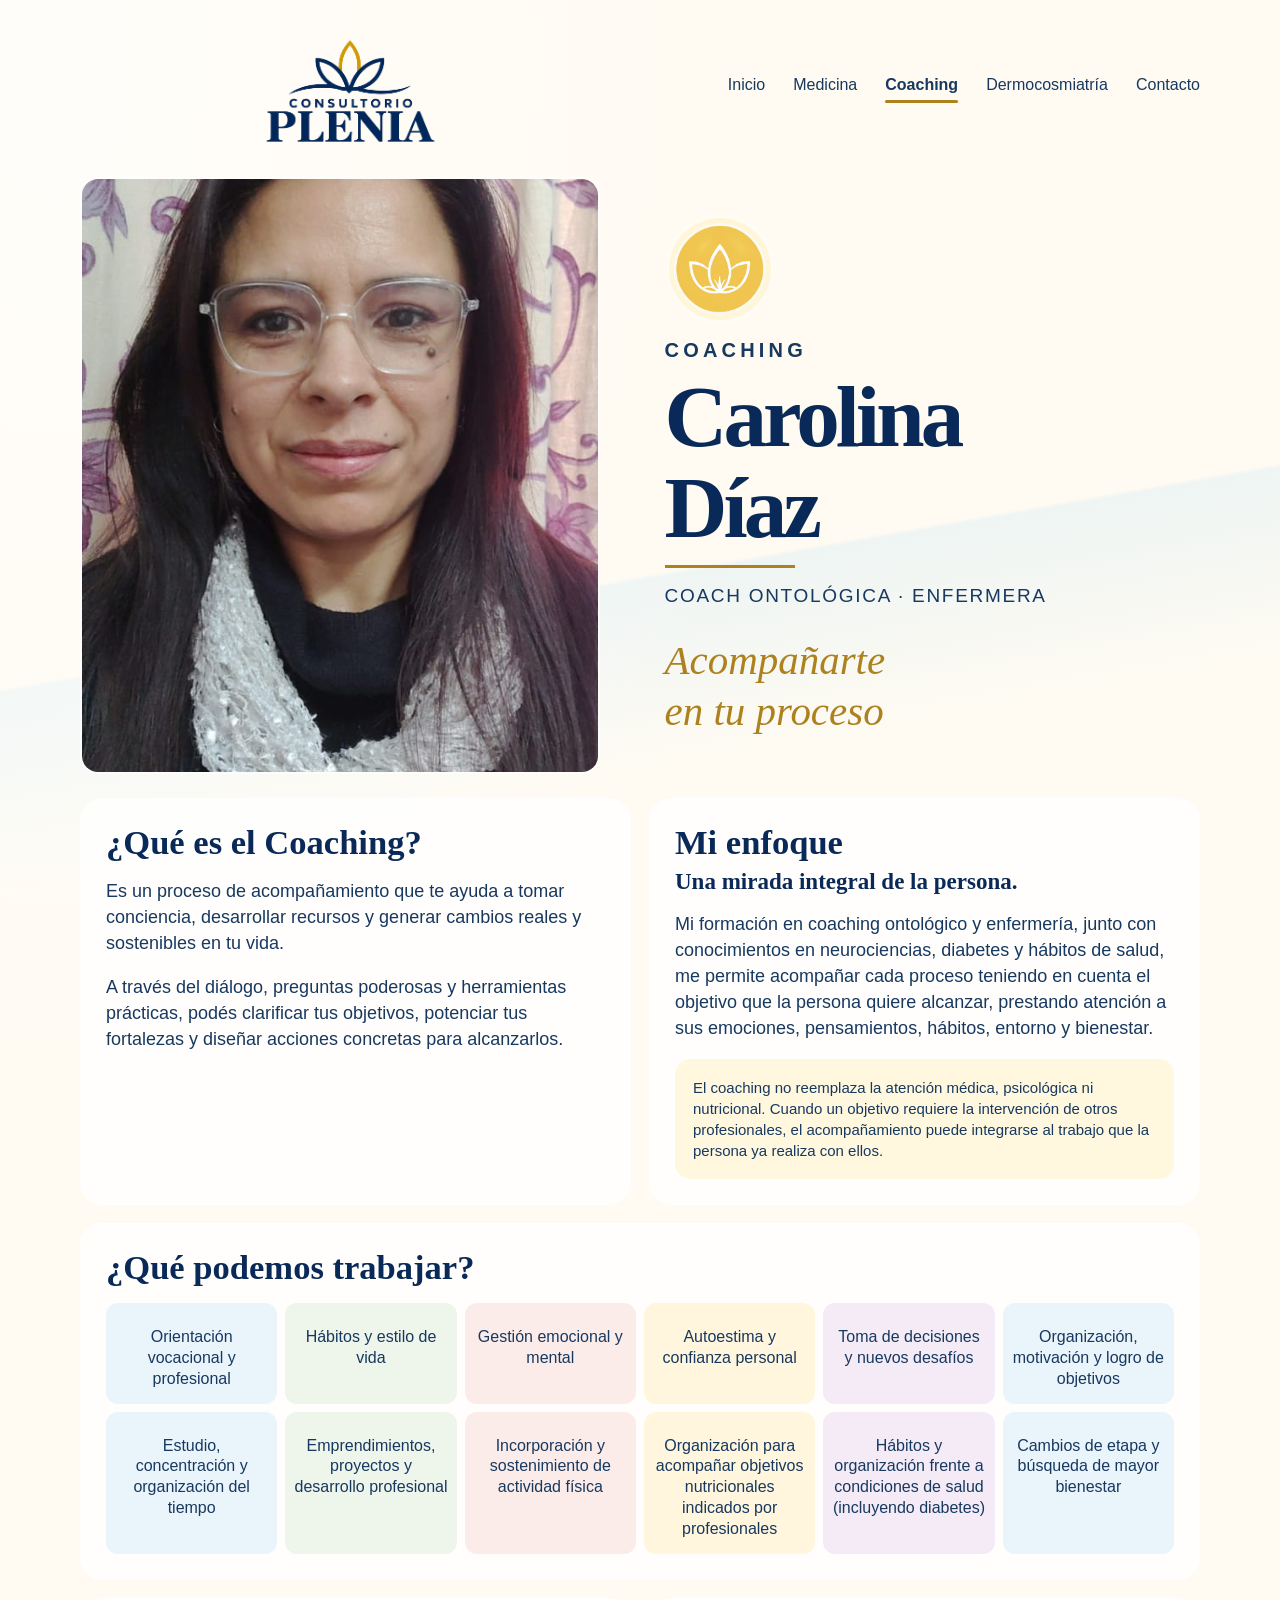
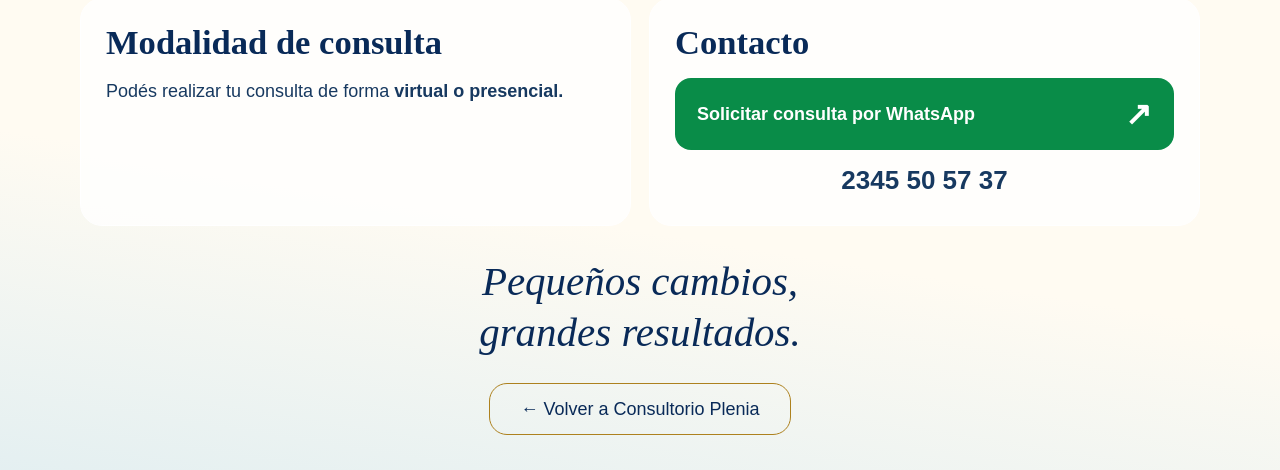
==== coaching.html @ e310236e "initial commit" ====
<!doctype html>
<html lang="es-AR">
<head>
    <meta charset="utf-8">
    <meta name="viewport" content="width=device-width,initial-scale=1">
    <meta name="description" content="Consultorio Plenia. Medicina, coaching y cosmetología en 25 de Mayo, Buenos Aires.">
    <title>Coaching · Carolina Díaz | Consultorio Plenia</title>
    <link rel="icon" href="imagenes/logo-title.png">
    <link rel="stylesheet" href="style.css">
</head>
<body class="coaching">
    <a class="skip" href="#contenido">Saltar al contenido</a>
    
<header class="header wrap">
        <!-- Logo centrado -->
        <a href="index.html" aria-label="Plenia, inicio" class="logo-link">
            <img src="imagenes/logo-title.png" alt="Consultorio Plenia" class="logo-img">
        </a>
        
        <!-- Botón Hamburguesa (3 líneas) -->
        <button class="menu-toggle" aria-label="Abrir menú" onclick="toggleMenu()">
            <!-- Ícono SVG de 3 líneas -->
            <svg viewBox="0 0 24 24" width="35" height="35" fill="var(--navy)"><path d="M3 18h18v-2H3v2zm0-5h18v-2H3v2zm0-7v2h18V6H3z"/></svg>
        </button>

        <!-- Navegación (Menú lateral en celulares) -->
        <nav aria-label="Navegación principal" id="main-nav">
            <!-- Botón de cierre (X) -->
            <button class="close-menu" aria-label="Cerrar menú" onclick="toggleMenu()">✕</button>
            
            <a href="index.html">Inicio</a>
            <a href="medicina.html">Medicina</a> <!-- Agregale aria-current="page" a la página en la que estés -->
            <a href="coaching.html" aria-current="page">Coaching</a>
            <a href="cosmetologia.html">Dermocosmiatría</a>
            <a href="#contacto">Contacto</a>
        </nav>

        <!-- Script para abrir y cerrar el menú -->
        <script>
            function toggleMenu() {
                document.getElementById('main-nav').classList.toggle('open');
            }
        </script>
    </header>

    <main id="contenido" class="wrap">
        <section class="hero">
            <div class="portrait" style="aspect-ratio: 359/412; overflow: hidden;">
                <img src="imagenes/caro.png" alt="Carolina Díaz" style="width: 100%; height: 100%; object-fit: cover; display: block;" decoding="async">
            </div>
            <div class="hero-copy">
                <span class="area-dot" aria-hidden="true">
                    <img src="imagenes/iconocoaching.png" alt="" class="service-icon">
                </span>
                <p class="eyebrow">Coaching</p>
                <h1>Carolina<br>Díaz</h1>
                <div class="title-rule"></div>
                <p class="role">Coach ontológica · Enfermera</p>
                <p class="script">Acompañarte<br>en tu proceso </p>
            </div>
        </section>
        
        <div class="columns">
            <section class="panel">
                <h2>¿Qué es el Coaching?</h2>
                <p>Es un proceso de acompañamiento que te ayuda a tomar conciencia, desarrollar recursos y generar cambios reales y sostenibles en tu vida.</p>
                <p>A través del diálogo, preguntas poderosas y herramientas prácticas, podés clarificar tus objetivos, potenciar tus fortalezas y diseñar acciones concretas para alcanzarlos.</p>
            </section>
            <section class="panel">
                <h2>Mi enfoque</h2>
                <h3>Una mirada integral de la persona.</h3>
                <p>Mi formación en coaching ontológico y enfermería, junto con conocimientos en neurociencias, diabetes y hábitos de salud, me permite acompañar cada proceso teniendo en cuenta el objetivo que la persona quiere alcanzar, prestando atención a sus emociones, pensamientos, hábitos, entorno y bienestar.</p>
                <aside class="example note">El coaching no reemplaza la atención médica, psicológica ni nutricional. Cuando un objetivo requiere la intervención de otros profesionales, el acompañamiento puede integrarse al trabajo que la persona ya realiza con ellos.</aside>
            </section>
        </div>
        
        <section class="panel topics">
            <h2>¿Qué podemos trabajar?</h2>
            <ul>
                <li><span aria-hidden="true"></span>Orientación vocacional y profesional</li>
                <li><span aria-hidden="true"></span>Hábitos y estilo de vida</li>
                <li><span aria-hidden="true"></span>Gestión emocional y mental</li>
                <li><span aria-hidden="true"></span>Autoestima y confianza personal</li>
                <li><span aria-hidden="true"></span>Toma de decisiones y nuevos desafíos</li>
                <li><span aria-hidden="true"></span>Organización, motivación y logro de objetivos</li>
                <li><span aria-hidden="true"></span>Estudio, concentración y organización del tiempo</li>
                <li><span aria-hidden="true"></span>Emprendimientos, proyectos y desarrollo profesional</li>
                <li><span aria-hidden="true"></span>Incorporación y sostenimiento de actividad física</li>
                <li><span aria-hidden="true"></span>Organización para acompañar objetivos nutricionales indicados por profesionales</li>
                <li><span aria-hidden="true"></span>Hábitos y organización frente a condiciones de salud (incluyendo diabetes)</li>
                <li><span aria-hidden="true"></span>Cambios de etapa y búsqueda de mayor bienestar</li>
            </ul>
        </section>
        
        <div class="columns">
            <section class="panel">
                <h2>Modalidad de consulta</h2>
                <p>Podés realizar tu consulta de forma <strong>virtual o presencial.</strong></p>
            </section>
            <section class="panel contact" id="contacto">
                <h2>Contacto</h2>
                <a class="button whatsapp" href="https://wa.me/5492345505737" target="_blank" rel="noopener noreferrer">Solicitar consulta por WhatsApp <span aria-hidden="true">↗</span></a>
                <a class="phone" href="tel:+5492345505737">2345 50 57 37</a>
            </section>
        </div>
        
        <p class="script closing">Pequeños cambios,<br>grandes resultados.</p>
    </main>
    
    <footer class="wrap footer">
        <a href="index.html">← Volver a Consultorio Plenia</a>
    </footer>
</body>
</html>
---- style.css ----
/* Estilos compartidos de las cuatro páginas de Consultorio Plenia. */
:root {
    --navy: #092a58;
    --gold: #d9ad43;
    --blue: #417dae;
    --rose: #b76172;
    --text: #173960;
    --radius: 22px;
}

* {
    box-sizing: border-box;
}

html {
    scroll-behavior: smooth;
}

body {
    margin: 0;
    color: var(--text);
    font-family: Arial, Helvetica, sans-serif;
    font-size: 18px;
    line-height: 1.45;
    background-color: var(--bg, #eff8fd);
    background-image: radial-gradient(ellipse at 4% 3%, #fff9 0, transparent 45%),
    linear-gradient(170deg, transparent 30%, #d9edf670 30.2%, transparent 39%),
    linear-gradient(9deg, #c9e4f080 0%, transparent 15%);
}

.medicine, .home {
    --accent: #427cae;
    --soft: #deeffc;
    --bg: #eff8fd;
}
body.home {
    background-image: url('imagenes/fondoinicio.png'); /* Cambiá el nombre por el de tu imagen real */
    background-size: cover; /* Hace que la imagen cubra toda la pantalla sin deformarse */
    background-position: center top; /* Centra la imagen */
    background-repeat: no-repeat; /* Evita que la imagen se repita como un mosaico */
    background-attachment: fixed; /* Opcional: hace que el fondo quede fijo cuando bajás con el scroll */
}

.coaching {
    --accent: #ad811e;
    --soft: #fff5d8;
    --bg: #fffbf2;
}

.beauty {
    --accent: #ad5567;
    --soft: #fbe9e9;
    --bg: #fff4f2;
    background-image: linear-gradient(173deg, transparent 27%, #f5d5d570 27.2%, transparent 41%),
                      linear-gradient(12deg, #f5d5d580, transparent 23%);
}

a {
    color: inherit;
}

a:focus-visible {
    outline: 3px solid var(--accent);
    outline-offset: 5px;
}

h1, h2, h3, p {
    margin-top: 0;
}

h1, h2 {
    color: var(--navy);
    font-family: Georgia, 'Times New Roman', serif;
    line-height: 1.05;
}

h2 {
    font-size: clamp(1.65rem, 2.7vw, 2.2rem);
    margin-bottom: 18px;
}

h3 {
    font-size: 1.25rem;
    line-height: 1.25;
    margin-bottom: 14px;
}

p {
    margin-bottom: 18px;
}

p:last-child {
    margin-bottom: 0;
}

.wrap {
    width: min(1120px, calc(100% - 56px));
    margin-inline: auto;
}

.header {
    display: flex;
    align-items: center;
    justify-content: space-between;
    gap: 35px;
    padding-block: 16px 24px;
}

.logo {
    width: 170px;
}

.crop {
    position: relative;
    overflow: hidden;
    isolation: isolate;
}

.crop img {
    position: absolute;
    max-width: none;
    height: auto;
    display: block;
}

.header nav {
    display: flex;
    gap: 28px;
    align-items: center;
    flex-wrap: wrap;
}

.header nav a {
    font-size: 16px;
    text-decoration: none;
    position: relative;
    padding-block: 12px;
}

.header nav a:hover {
    color: var(--accent);
}

.header nav a[aria-current] {
    font-weight: bold;
}

.header nav a[aria-current]:after {
    content: '';
    position: absolute;
    height: 3px;
    background: var(--accent);
    bottom: 5px;
    left: 0;
    right: 0;
    border-radius: 4px;
}

.hero {
    display: grid;
    grid-template-columns: 1fr 1.05fr;
    align-items: center;
    gap: 55px;
    margin-bottom: 24px;
}

.portrait {
    border-radius: 18px;
    border: 2px solid #fff9;
}

.hero-copy {
    padding: 0 10px;
}

.hero h1 {
    font-size: clamp(3.4rem, 6.8vw, 5.8rem);
    letter-spacing: -.045em;
    margin-bottom: 12px;
}

.eyebrow {
    font-size: 20px;
    font-weight: 600;
    letter-spacing: .21em;
    text-transform: uppercase;
    margin: 12px 0 6px;
}

.role {
    font-size: 19px;
    letter-spacing: .09em;
    text-transform: uppercase;
    margin-top: 14px;
}

.title-rule {
    width: 130px;
    height: 3px;
    background: var(--accent);
}

.area-dot {
    display: grid;
    place-items: center;
    width: 100px;
    height: 100px;
    border-radius: 50%;
    font-size: 62px;
    font-family: Georgia, serif;
    line-height: 1;
    color: var(--accent);
    background: var(--soft);
    border: 4px solid #ffffffb0;
}

.hero-copy .area-dot {
    width: 110px;
    height: 110px;
}

.script {
    font-family: 'Segoe Print', 'Bradley Hand', cursive;
    font-style: italic;
    font-size: clamp(1.8rem, 3.2vw, 2.9rem);
    line-height: 1.25;
    color: var(--accent);
    margin: 25px 0 12px;
}

.insurance {
    background: var(--soft);
    border-radius: 16px;
    padding: 20px 30px;
    font-size: 22px;
    margin-top: 32px;
}

.columns {
    display: grid;
    grid-template-columns: 1fr 1fr;
    gap: 18px;
    margin-bottom: 18px;
}

.panel {
    background: #ffffffc9;
    border: 1px solid #fff;
    border-radius: var(--radius);
    padding: 25px;
}

.panel h3 {
    font-family: Georgia, serif;
    font-size: 23px;
    color: var(--navy);
    margin-top: -10px;
}

.stack {
    display: flex;
    flex-direction: column;
    gap: 18px;
}

.lead {
    font-size: 22px;
}

.info-line {
    display: flex;
    gap: 20px;
    margin: 22px 0;
}

.info-line > span {
    flex-shrink: 0;
    display: grid;
    place-items: center;
    width: 49px;
    height: 49px;
    border-radius: 50%;
    background: var(--soft);
    color: var(--accent);
}

.info-line p {
    margin: 0 0 5px;
}

.info-line small {
    display: block;
    font-size: 16px;
    line-height: 1.4;
}

.example {
    background: #fff8df;
    border-radius: 15px;
    padding: 18px;
}

.example h3 {
    margin: 0 0 7px;
}

.example p {
    font-size: 18px;
}

.note {
    font-size: 15px;
    line-height: 1.4;
    margin-top: 18px;
}

.schedule {
    background: var(--soft);
    padding: 15px 22px;
    border-radius: 14px;
    margin-bottom: 14px;
    font-size: 20px;
}

.button {
    display: flex;
    align-items: center;
    justify-content: space-between;
    gap: 15px;
    background: var(--accent);
    color: white;
    border-radius: 16px;
    padding: 16px 22px;
    text-decoration: none;
    text-align: center;
    font-size: 21px;
    line-height: 1.25;
    min-height: 65px;
    transition: filter .15s, transform .15s;
}

.button:hover {
    filter: brightness(.92);
    transform: translateY(-2px);
}

.button > span:last-child {
    font-size: 32px;
}

.whatsapp {
    background: #098c48;
    font-size: 18px;
    font-weight: bold;
}

.phone {
    display: block;
    font-size: 26px;
    font-weight: bold;
    text-decoration: none;
    margin: 12px 0 0;
    text-align: center;
}

.location {
    display: flex;
    align-items: center;
    gap: 24px;
}

.location h2 {
    font-size: 25px;
    margin-bottom: 10px;
}

.location p {
    font-size: 18px;
}

.symbol {
    font-size: 56px;
    color: var(--accent);
}

.map-link {
    margin-left: auto;
    text-decoration: none;
    font-weight: bold;
    white-space: nowrap;
    border-radius: 30px;
    background: var(--soft);
    padding: 12px 20px;
    font-size: 16px;
}

.stack .location {
    flex-wrap: wrap;
    gap: 14px;
}

.stack .location .symbol {
    display: none;
}

.calendar {
    background: #fff;
    border: 1px solid #c4dfed;
    border-radius: 13px;
    overflow: hidden;
    margin-top: 15px;
}

.calendar > strong {
    display: block;
    text-align: center;
    background: #c6e3f3;
    padding: 5px;
    color: var(--navy);
}

table {
    border-collapse: collapse;
    width: 100%;
    table-layout: fixed;
    text-align: center;
}

td, th {
    border: 1px solid #d3e3ea;
    padding: 7px 2px;
    font-size: 16px;
}

td.request {
    background: #ffde3d;
    font-weight: bold;
    border: 2px solid #dc6558;
}

td.available {
    background: #d5f58c;
    font-weight: bold;
}

.topics {
    margin-bottom: 18px;
}

.topics ul {
    padding: 0;
    list-style: none;
    display: grid;
    grid-template-columns: repeat(6, 1fr);
    gap: 8px;
    margin-bottom: 0;
}

.topics li {
    font-size: 16px;
    text-align: center;
    line-height: 1.3;
    background: #eaf4fb;
    border-radius: 12px;
    padding: 14px 9px;
}

.topics li:nth-child(6n+2) {
    background: #eef5eb;
}

.topics li:nth-child(6n+3) {
    background: #fcece9;
}

.topics li:nth-child(6n+4) {
    background: #fff6dd;
}

.topics li:nth-child(6n+5) {
    background: #f4ebf6;
}

.topics li span {
    display: block;
    color: var(--accent);
    font-size: 34px;
    line-height: 1.15;
    margin-bottom: 10px;
}

.closing {
    text-align: center;
    color: var(--navy);
    margin: 30px auto;
}

.footer {
    text-align: center;
    padding: 25px 0 35px;
    color: var(--navy);
}

.footer > a {
    display: inline-block;
    border: 1px solid var(--accent);
    border-radius: 18px;
    padding: 12px 30px;
    text-decoration: none;
}

.home-brand {
    width: min(550px, 80%);
    margin: 22px auto 42px;
}

.services {
    display: grid;
    grid-template-columns: repeat(3, 1fr);
    gap: 20px;
    margin-bottom: 24px;
}

.service-card {
    border: 3px solid white;
    border-radius: 25px;
    overflow: hidden;
    background: var(--soft);
    display: flex;
    flex-direction: column;
    box-shadow: 0 5px 25px #163e6507;
}

.card-photo {
    width: 100%;
}

.card-body {
    padding: 0 20px 20px;
    display: flex;
    align-items: center;
    flex-direction: column;
    text-align: center;
    flex: 1;
    position: relative;
    background: var(--soft);
    border-radius: 24px;
    margin-top: -4px;
}

.card-body .area-dot {
    margin-top: -50px;
    z-index: 1;
    margin-bottom: 10px;
}

.card-body h2 {
    text-transform: uppercase;
    font: normal clamp(1.3rem, 1.8vw, 2.2rem) / 1.1 Arial, sans-serif;
    margin-bottom: 8px;
}

.card-body h3 {
    font-size: clamp(1.2rem, 2.25vw, 1.8rem);
    font-weight: normal;
    margin-bottom: 15px;
}

.card-body p {
    font-size: 20px;
    min-height: 110px;
}

.card-body .button {
    width: 100%;
    margin-top: auto;
    min-height: 90px;
}

.small-divider {
    display: block;
    width: 80px;
    height: 2px;
    background: var(--gold);
    margin: 15px auto;
}

.home .location {
    padding: 25px 35px;
}

.home .location h2 {
    text-transform: uppercase;
    font-family: Arial, sans-serif;
    letter-spacing: .08em;
    font-size: 22px;
}

.treatments {
    display: grid;
    grid-template-columns: 1.05fr .95fr 1fr;
    gap: 12px;
}

.treatment {
    display: flex;
    flex-direction: column;
    border: 2px solid white;
    border-radius: 20px;
    overflow: hidden;
    background: #fbe9e9;
}

.treatment:nth-child(2) {
    background: #f7eddf;
}

.treatment-copy {
    padding: 20px 20px 0;
    flex: 1;
}

.treatment h2 {
    text-align: center;
    text-transform: uppercase;
    font-size: 27px;
    margin-bottom: 5px;
}

.treatment-icon {
    display: block;
    text-align: center;
    color: var(--accent);
    font-size: 55px;
    line-height: 1;
    margin-bottom: 18px;
}

.treatment ul {
    list-style: none;
    padding: 0;
    margin: 0 0 16px;
}

.treatment li {
    position: relative;
    padding-left: 24px;
    margin-bottom: 7px;
}

.treatment li:before {
    content: '♥';
    position: absolute;
    left: 0;
    color: var(--accent);
}

.treatment-photo {
    width: 100%;
    margin-top: auto;
}

.benefits {
    display: grid;
    grid-template-columns: repeat(4, 1fr);
    align-items: center;
    padding: 24px 10px;
    gap: 15px;
    text-align: center;
}

.benefits p {
    margin: 0;
    font-size: 17px;
}

.benefits p + p {
    border-left: 1px solid #d4a2ab;
}

.benefits .script {
    font-size: 27px;
}

.beauty-contact {
    grid-template-columns: 1.1fr 1fr;
}

.beauty-contact .location {
    flex-wrap: wrap;
}

.beauty-contact .symbol {
    display: none;
}

.beauty-contact .map-link {
    margin-left: 0;
}

.beauty .contact .button {
    background: var(--accent);
}

.sr-only {
    position: absolute;
    width: 1px;
    height: 1px;
    padding: 0;
    margin: -1px;
    overflow: hidden;
    clip: rect(0, 0, 0, 0);
    white-space: nowrap;
    border: 0;
}

.skip {
    position: fixed;
    top: -100px;
    background: white;
    padding: 12px;
    z-index: 99;
}

.skip:focus {
    top: 10px;
}

@media (min-width: 1400px) {
    .home-brand {
        width: 450px;
        margin-bottom: 30px;
    }
    .home .wrap {
        max-width: 1050px;
    }
}

@media (max-width: 950px) {
    .header {
        gap: 22px;
    }
    .header nav {
        gap: 16px;
    }
    .header nav a {
        font-size: 15px;
    }
    .logo {
        width: 135px;
    }
    .hero {
        gap: 28px;
    }
    .hero h1 {
        font-size: 4rem;
    }
    .role {
        font-size: 16px;
    }
    .hero-copy .area-dot {
        width: 80px;
        height: 80px;
        font-size: 45px;
    }
    .topics ul {
        grid-template-columns: repeat(3, 1fr);
    }
    .panel {
        padding: 20px;
    }
    .card-body {
        padding: 0 14px 14px;
    }
    .card-body p {
        font-size: 17px;
    }
    .card-body .button {
        font-size: 18px;
    }
    .treatment-copy {
        padding: 18px 12px 0;
    }
    .treatment h2 {
        font-size: 23px;
    }
    .treatment li {
        font-size: 16px;
    }
    .home .location {
        flex-wrap: wrap;
    }
    .home .map-link {
        margin-left: 0;
    }
}

/* Ocultar botones del menú móvil en PC */
.menu-toggle, .close-menu {
    display: none;
}
@media (max-width: 680px) {
    body {
        font-size: 16px;
    }
    .wrap {
        width: calc(100% - 20px);
    }

/* --- 1. ENCABEZADO: Logo al centro y botón a la derecha --- */
    .header {
        flex-direction: row; /* Mantiene todo en una línea */
        justify-content: space-between;
        align-items: center;
        padding-top: 15px;
        position: relative;
    }
    
    .logo-link {
        margin: 0 auto !important; 
        position: absolute;
        left: 50%;
        transform: translateX(-50%); /* Centra el logo de forma absoluta */
    }
    
    .main-logo, .logo-img {
        max-width: 150px !important;
        margin: 0;
    }

    /* Botón de 3 líneas */
    .menu-toggle {
        display: block;
        background: none;
        border: none;
        cursor: pointer;
        padding: 5px;
        margin-left: auto; /* Empuja el botón a la derecha */
        z-index: 10;
    }

    /* --- 2. MENÚ LATERAL DESPLEGABLE --- */
    .header nav {
        position: fixed;
        top: 0;
        right: -100%; /* Se esconde fuera de la pantalla hacia la derecha */
        width: 260px; /* Ancho del panel */
        height: 100vh;
        background-color: var(--navy); /* Azul oscuro corporativo */
        flex-direction: column;
        justify-content: flex-start;
        align-items: flex-start;
        padding: 20px 0;
        gap: 0;
        transition: right 0.3s ease-in-out; /* Animación de deslizamiento */
        z-index: 9999;
        box-shadow: -5px 0 25px rgba(0,0,0,0.5);
        margin: 0;
        border-radius: 0;
    }

    /* Clase que se activa con JavaScript al tocar el botón */
    .header nav.open {
        right: 0; 
    }

    /* Botón cerrar "X" */
    .close-menu {
        display: block;
        background: none;
        border: none;
        color: white;
        font-size: 26px;
        cursor: pointer;
        align-self: flex-end; /* Lo pone a la derecha */
        margin-right: 25px;
        margin-bottom: 30px;
    }

    /* Estilo de los enlaces adentro del menú */
    .header nav a {
        color: white;
        background: transparent;
        border: none;
        border-bottom: 1px solid rgba(255, 255, 255, 0.1); /* Línea separadora sutil */
        width: 100%;
        padding: 18px 30px;
        text-align: left;
        font-size: 16px;
        border-radius: 0;
        font-weight: bold;
        text-transform: uppercase;
        letter-spacing: 0.05em;
    }

/* Estilo de la página activa adentro del menú */
    .header nav a[aria-current] {
        background-color: var(--gold); /* Usa el dorado oficial de Plenia */
        color: var(--navy); /* Letra en azul marino para contrastar */
    }
    
    .header nav a[aria-current]:after {
        display: none;
    }
    
    /* Efecto al tocar o pasar el mouse por los enlaces (opcional pero recomendado) */
    .header nav a:hover {
        background-color: rgba(255, 255, 255, 0.1); 
    }
    .header nav a[aria-current]:hover {
        background-color: var(--gold); /* Mantiene el dorado en el elemento activo */
    }

    /* --- 3. ARREGLO DE LA PÁGINA DE MEDICINA/COACHING/COSMETOLOGÍA --- */
    .hero {
        grid-template-columns: 1fr;
        gap: 15px;
        margin-top: 0;
        text-align: center;
    }
    .portrait {
        width: 60%; /* Achicamos la foto para que no ocupe toda la pantalla */
        max-width: 250px;
        margin: 0 auto;
    }
    .hero-copy {
        display: flex;
        flex-direction: column;
        align-items: center;
        padding: 0 10px;
    }
    .hero-copy .area-dot {
        display: flex; /* Restauramos el círculo del ícono */
        width: 70px;
        height: 70px;
        margin-top: -35px; /* Lo superpone con la foto */
        margin-bottom: 10px;
        z-index: 2;
    }
    .hero h1 {
        font-size: 2.5rem;
        margin-bottom: 5px;
    }
    .hero h1 br {
        display: none; /* Fuerza el nombre a una sola línea si es posible */
    }
    .title-rule {
        margin-inline: auto;
    }
    .role {
        font-size: 16px;
        margin-top: 10px;
    }
    .insurance {
        margin-top: 15px;
        padding: 12px;
        font-size: 18px;
    }

    /* --- 4. ARREGLOS DE LAS TARJETAS DE INICIO Y RESTO DEL SITIO --- */
    .services {
        grid-template-columns: 1fr;
        gap: 35px;
    }
    .card-body h2 {
        font-size: 24px;
    }
    .card-body h3 {
        font-size: 20px;
    }
    .card-body .area-dot {
        width: 70px;
        height: 70px;
        margin-top: -35px;
    }
    .card-body .button {
        font-size: 18px;
        min-height: 60px;
    }
    .columns, .beauty-contact {
        grid-template-columns: 1fr;
    }
    .home .location {
        padding: 22px;
        gap: 15px;
        flex-wrap: wrap;
    }
    .location .symbol {
        display: none;
    }
    .location p {
        font-size: 16px;
    }
    .topics ul {
        grid-template-columns: repeat(2, 1fr);
    }
    .topics li {
        font-size: 15px;
    }
    .treatments {
        grid-template-columns: 1fr;
        gap: 20px;
    }
    .treatment-copy {
        padding: 20px 20px 0;
    }
    .treatment h2 {
        font-size: 24px;
    }
    .treatment li {
        font-size: 16px;
    }
    .benefits {
        grid-template-columns: 1fr 1fr;
        gap: 15px;
        padding-block: 25px;
    }
    .benefits p:nth-child(3) {
        border: 0;
    }
    .phone {
        font-size: 22px;
    }
    .footer {
        font-size: 15px;
    }
}

@media (prefers-reduced-motion: reduce) {
    html {
        scroll-behavior: auto;
    }
    .button {
        transition: none;
    }
}

/* Estilos para el logo en la página de inicio */
/* Estilos para el logo en la página de inicio */
.home-header {
    text-align: center;
    padding-top: 20px; /* Reducido para que no baje tanto */
    margin-bottom: 10px; /* Reducido para acercar las tarjetas */
}

.main-logo {
    max-width: 350px; 
    width: 85%; 
    height: auto;
}

/* Ajustes para las fotos superiores de las tarjetas */
.card-photo img {
    width: 100%;
    height: auto;
    display: block;
    aspect-ratio: 309 / 329; /* Mantiene la proporción rectangular de la foto */
    object-fit: cover; /* Evita que la foto se estire o se deforme */
}

/* Ajustes para los nuevos íconos de imagen dentro de los círculos */
.service-icon {
    width: 100%;
    height: 100%;
    object-fit: cover; /* Asegura que la imagen cubra todo el espacio sin deformarse */
    border-radius: 50%; /* Recorta las esquinas de la imagen para que sea perfectamente circular */
    display: block;
}
/* Asegura que el enlace de la foto ocupe todo el espacio correctamente */
.card-photo a {
    display: block;
    width: 100%;
}
.card-photo a:hover {
    opacity: 0.95; /* Da un sutil efecto visual al pasar el mouse por la foto */
}
/* Ajuste para el nuevo ícono de imagen en la ubicación */
.symbol img {
    width: 45px; /* Podés subir o bajar este número para cambiar el tamaño del ícono */
    height: auto;
    display: block;
}

/* Ajustes para el logo en las páginas internas (Medicina, Coaching, etc.) */
.logo-link {
    margin-top: 18px; /* Ajustá este número para subir o bajar el logo */
    margin-left: 180px; /* Ajustá este número para moverlo hacia el centro */
}

.logo-img {
    max-width: 180px;
    height: auto;
    display: block;
}
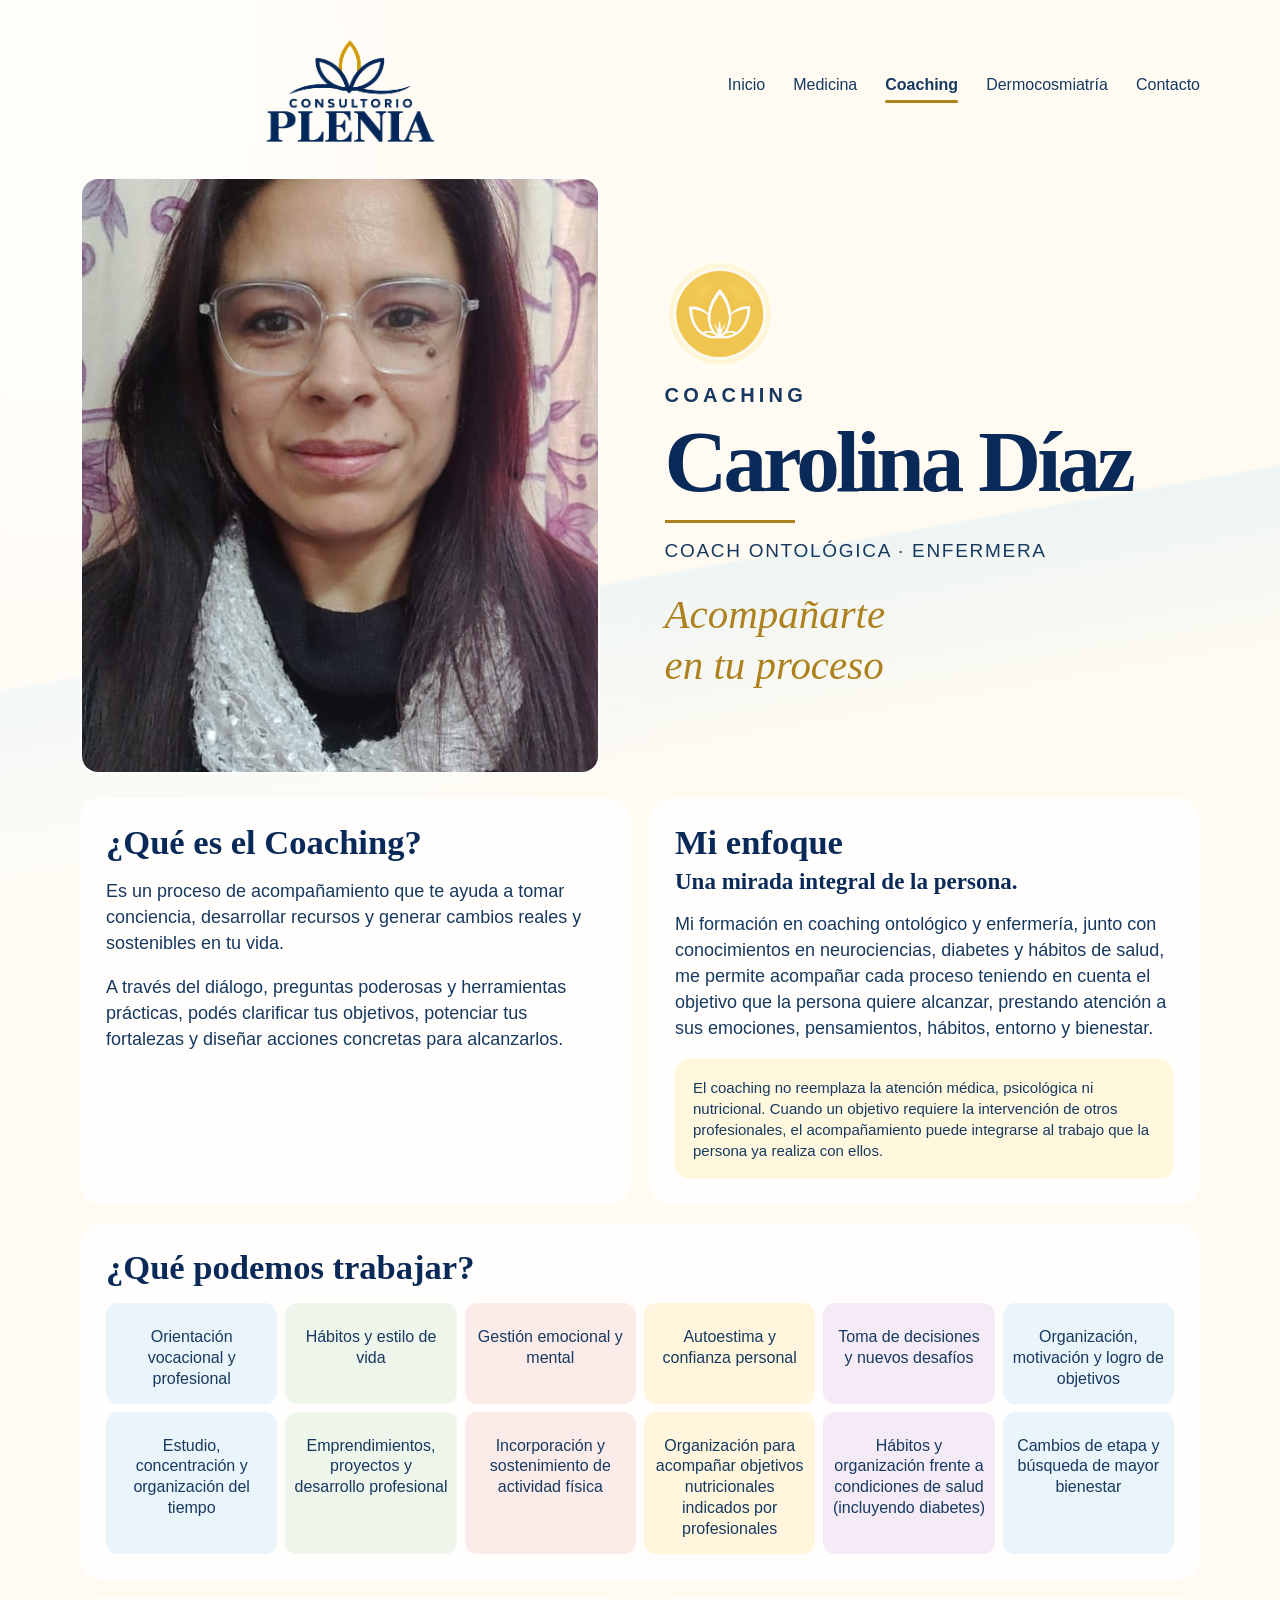
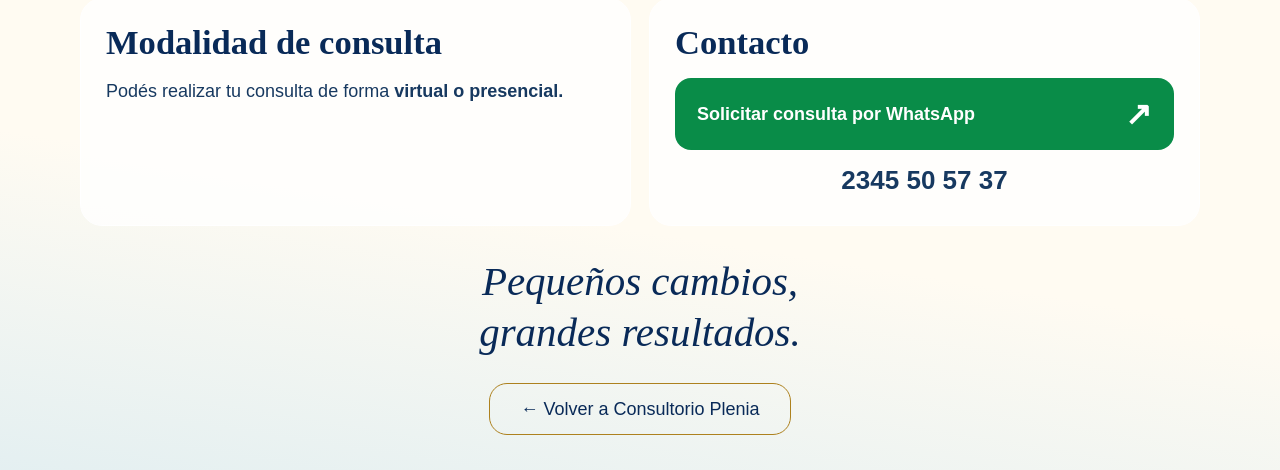
==== commit b41689f1: "Separar el texto, el nombre del apellido" ====
--- a/coaching.html
+++ b/coaching.html
@@ -53,7 +53,7 @@
                     <img src="imagenes/iconocoaching.png" alt="" class="service-icon">
                 </span>
                 <p class="eyebrow">Coaching</p>
-                <h1>Carolina<br>Díaz</h1>
+                <h1><span>Carolina</span> <span>Díaz</span></h1>
                 <div class="title-rule"></div>
                 <p class="role">Coach ontológica · Enfermera</p>
                 <p class="script">Acompañarte<br>en tu proceso </p>
